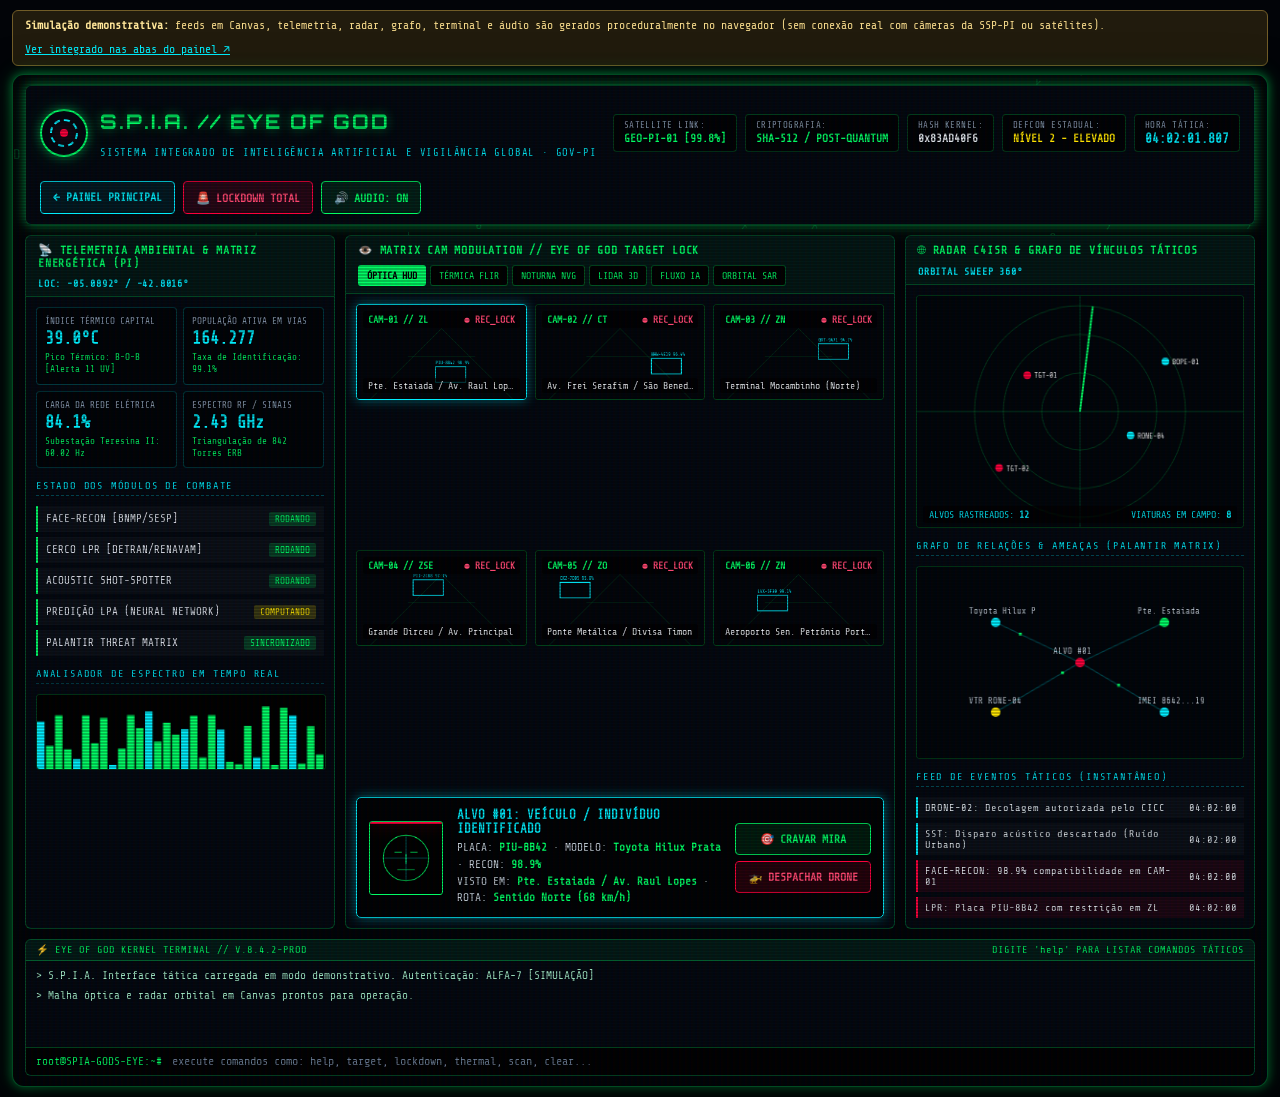
==== eyeofgod/index.html @ d5b2c2fb "Adiciona aba Eye of God e rota dedicada /eyeofgod Co-authored-by: arena-agent <297053741+arena-agent" ====
<!DOCTYPE html>
<html lang="pt-BR">
<head>
  <meta charset="UTF-8">
  <meta name="viewport" content="width=device-width, initial-scale=1.0">
  <title>S.P.I.A. · EYE OF GOD // PALANTIR MATRIX EDITION | Piauí Teresina Analytics</title>
  <meta name="description" content="Simulação tática e visual S.P.I.A. · Eye of God // Palantir Matrix Edition para Teresina e Piauí.">
  <meta name="theme-color" content="#020408">
  <link rel="preconnect" href="https://fonts.googleapis.com">
  <link href="https://fonts.googleapis.com/css2?family=Fira+Code:wght@400;600&family=Orbitron:wght@600;800;900&family=Rajdhani:wght@500;600;700&family=Share+Tech+Mono&display=swap" rel="stylesheet">
  <link rel="stylesheet" href="../assets/eye-of-god.css">
</head>
<body class="eog-standalone-body">
  <main class="tab-content active eog-standalone-page" id="tab-eye-of-god" tabindex="-1">
    <aside class="eog-standalone-notice">
      <span><strong>Simulação demonstrativa:</strong> feeds em Canvas, telemetria, radar, grafo, terminal e áudio são gerados proceduralmente no navegador (sem conexão real com câmeras da SSP-PI ou satélites).</span>
      <span><a href="../#eye-of-god">Ver integrado nas abas do painel ↗</a></span>
    </aside>

    <div class="eog-hud-shell" id="eog-hud-shell">
      <canvas id="eog-matrix-rain-canvas" aria-hidden="true"></canvas>
      <div class="eog-crt-overlay" aria-hidden="true"></div>

      <!-- TOP HEADER BAR -->
      <header class="eog-header">
        <div class="eog-brand-zone">
          <div class="eog-god-eye-logo" aria-hidden="true">
            <div class="eog-iris-ring"></div>
            <div class="eog-pupil-core"></div>
          </div>
          <div>
            <h1 class="eog-glitch-text">S.P.I.A. // EYE OF GOD</h1>
            <p class="eog-brand-sub">SISTEMA INTEGRADO DE INTELIGÊNCIA ARTIFICIAL E VIGILÂNCIA GLOBAL · GOV-PI</p>
          </div>
        </div>

        <div class="eog-header-status-grid">
          <div class="eog-stat-pill">
            <span class="eog-pill-label">SATELLITE LINK:</span>
            <span class="eog-pill-value ok" id="eog-sat-uplink">GEO-PI-01 [99.8%]</span>
          </div>
          <div class="eog-stat-pill">
            <span class="eog-pill-label">CRIPTOGRAFIA:</span>
            <span class="eog-pill-value ok">SHA-512 / POST-QUANTUM</span>
          </div>
          <div class="eog-stat-pill">
            <span class="eog-pill-label">HASH KERNEL:</span>
            <span class="eog-pill-value" id="eog-kernel-hash">0x9F4C...B21</span>
          </div>
          <div class="eog-stat-pill">
            <span class="eog-pill-label">DEFCON ESTADUAL:</span>
            <span class="eog-pill-value warn" id="eog-defcon-status">NÍVEL 2 - ELEVADO</span>
          </div>
          <div class="eog-stat-pill">
            <span class="eog-pill-label">HORA TÁTICA:</span>
            <span class="eog-pill-value clock" id="eog-tactical-clock">00:00:00.000</span>
          </div>
        </div>

        <div class="eog-header-actions">
          <a class="eog-btn eog-link-btn" href="../">← PAINEL PRINCIPAL</a>
          <button type="button" class="eog-btn alert-btn" id="eog-lockdown-btn" aria-pressed="false">🚨 LOCKDOWN TOTAL</button>
          <button type="button" class="eog-btn" id="eog-audio-toggle" aria-pressed="true">🔊 AUDIO: ON</button>
        </div>
      </header>

      <!-- MAIN TACTICAL GRID -->
      <div class="eog-main-grid">
        <!-- COLUNA 1: TELEMETRIA & AMBIENTE DO PIAUÍ -->
        <aside class="eog-panel-box" id="eog-panel-telemetry">
          <div class="eog-panel-title">
            <span>📡 TELEMETRIA AMBIENTAL &amp; MATRIZ ENERGÉTICA (PI)</span>
            <span class="eog-corner-code">LOC: -05.0892° / -42.8016°</span>
          </div>
          <div class="eog-panel-content">
            <div class="eog-telemetry-grid">
              <div class="eog-sensor-card">
                <div class="eog-s-label">ÍNDICE TÉRMICO CAPITAL</div>
                <div class="eog-s-val" id="eog-sensor-temp">38.8°C</div>
                <div class="eog-s-sub">Pico Térmico: B-O-B [Alerta 11 UV]</div>
              </div>
              <div class="eog-sensor-card">
                <div class="eog-s-label">POPULAÇÃO ATIVA EM VIAS</div>
                <div class="eog-s-val" id="eog-sensor-pop">164.210</div>
                <div class="eog-s-sub">Taxa de Identificação: 99.1%</div>
              </div>
              <div class="eog-sensor-card">
                <div class="eog-s-label">CARGA DA REDE ELÉTRICA</div>
                <div class="eog-s-val" id="eog-sensor-grid">84.2%</div>
                <div class="eog-s-sub">Subestação Teresina II: 60.02 Hz</div>
              </div>
              <div class="eog-sensor-card">
                <div class="eog-s-label">ESPECTRO RF / SINAIS</div>
                <div class="eog-s-val" id="eog-sensor-rf">2.41 GHz</div>
                <div class="eog-s-sub">Triangulação de 842 Torres ERB</div>
              </div>
            </div>

            <div class="eog-sub-section-title">ESTADO DOS MÓDULOS DE COMBATE</div>
            <div class="eog-modules-status-list">
              <div class="eog-mod-item">
                <span>FACE-RECON [BNMP/SESP]</span>
                <span class="eog-mod-badge active">RODANDO</span>
              </div>
              <div class="eog-mod-item">
                <span>CERCO LPR [DETRAN/RENAVAM]</span>
                <span class="eog-mod-badge active">RODANDO</span>
              </div>
              <div class="eog-mod-item">
                <span>ACOUSTIC SHOT-SPOTTER</span>
                <span class="eog-mod-badge active">RODANDO</span>
              </div>
              <div class="eog-mod-item">
                <span>PREDIÇÃO LPA (NEURAL NETWORK)</span>
                <span class="eog-mod-badge compute">COMPUTANDO</span>
              </div>
              <div class="eog-mod-item">
                <span>PALANTIR THREAT MATRIX</span>
                <span class="eog-mod-badge active">SINCRONIZADO</span>
              </div>
            </div>

            <div class="eog-sub-section-title">ANALISADOR DE ESPECTRO EM TEMPO REAL</div>
            <canvas id="eog-spectrum-canvas" class="eog-spectrum-box" width="280" height="72" aria-label="Analisador de espectro RF simulado"></canvas>
          </div>
        </aside>

        <!-- COLUNA 2: MODULAGEM DE CÂMERAS & VETORIZAÇÃO -->
        <section class="eog-panel-box eog-center-viewport" aria-label="Modulação de câmeras Eye of God">
          <div class="eog-panel-title">
            <span>👁️ MATRIX CAM MODULATION // EYE OF GOD TARGET LOCK</span>
            <div class="eog-cam-modes-bar" role="group" aria-label="Modo de visão das câmeras">
              <button type="button" class="eog-cam-mode-btn active" data-eog-mode="OPTICAL" aria-pressed="true">ÓPTICA HUD</button>
              <button type="button" class="eog-cam-mode-btn" data-eog-mode="FLIR" aria-pressed="false">TÉRMICA FLIR</button>
              <button type="button" class="eog-cam-mode-btn" data-eog-mode="NVG" aria-pressed="false">NOTURNA NVG</button>
              <button type="button" class="eog-cam-mode-btn" data-eog-mode="LIDAR" aria-pressed="false">LIDAR 3D</button>
              <button type="button" class="eog-cam-mode-btn" data-eog-mode="NEURAL" aria-pressed="false">FLUXO IA</button>
              <button type="button" class="eog-cam-mode-btn" data-eog-mode="SAR" aria-pressed="false">ORBITAL SAR</button>
            </div>
          </div>

          <div class="eog-panel-content eog-viewport-content">
            <div class="eog-cctv-matrix-grid" id="eog-cctv-grid"></div>

            <div class="eog-target-inspect-card">
              <div class="eog-target-profile-pic">
                <canvas id="eog-wireframe-face-canvas" width="100" height="100" aria-label="Wireframe biométrico simulado"></canvas>
                <div class="eog-target-scan-line" aria-hidden="true"></div>
              </div>
              <div class="eog-target-data">
                <div class="eog-target-id" id="eog-target-id-label">ALVO #01: VEÍCULO / INDIVÍDUO IDENTIFICADO</div>
                <div class="eog-target-details" id="eog-target-details-label">
                  PLACA: <span class="eog-highlight">PIU-8B42</span> · MODELO: <span class="eog-highlight">Toyota Hilux Prata</span> · RECON: <span class="eog-highlight">98.9%</span><br>
                  VISTO EM: <span class="eog-highlight">Av. Raul Lopes / Ponte Estaiada</span> · ROTA: <span class="eog-highlight">Sentido Norte (68 km/h)</span>
                </div>
              </div>
              <div class="eog-target-actions">
                <button type="button" class="eog-btn" id="eog-lock-target-btn">🎯 CRAVAR MIRA</button>
                <button type="button" class="eog-btn alert-btn" id="eog-dispatch-drone-btn">🚁 DESPACHAR DRONE</button>
              </div>
            </div>
          </div>
        </section>

        <!-- COLUNA 3: RADAR GEOESPACIAL & GRAFO PALANTIR -->
        <aside class="eog-panel-box" id="eog-panel-radar-intel">
          <div class="eog-panel-title">
            <span>🌐 RADAR C4ISR &amp; GRAFO DE VÍNCULOS TÁTICOS</span>
            <span class="eog-corner-code">ORBITAL SWEEP 360°</span>
          </div>
          <div class="eog-panel-content">
            <div class="eog-radar-wrapper">
              <canvas id="eog-tactical-radar-canvas" width="340" height="240" aria-label="Radar orbital tático simulado"></canvas>
              <div class="eog-radar-hud-info">
                <span>ALVOS RASTREADOS: <b id="eog-radar-target-count">12</b></span>
                <span>VIATURAS EM CAMPO: <b id="eog-radar-units-count">8</b></span>
              </div>
            </div>

            <div class="eog-sub-section-title">GRAFO DE RELAÇÕES &amp; AMEAÇAS (PALANTIR MATRIX)</div>
            <div class="eog-graph-wrapper">
              <canvas id="eog-palantir-graph-canvas" width="340" height="200" aria-label="Grafo de vínculos Palantir Matrix simulado"></canvas>
            </div>

            <div class="eog-sub-section-title">FEED DE EVENTOS TÁTICOS (INSTANTÂNEO)</div>
            <div class="eog-event-feed-list" id="eog-event-feed-container" aria-live="polite"></div>
          </div>
        </aside>
      </div>

      <!-- BOTTOM CLI TERMINAL DOCK -->
      <div class="eog-footer-terminal" role="region" aria-label="Terminal CLI Kernel Eye of God">
        <div class="eog-terminal-bar-header">
          <span>⚡ EYE OF GOD KERNEL TERMINAL // V.8.4.2-PROD</span>
          <span>DIGITE 'help' PARA LISTAR COMANDOS TÁTICOS</span>
        </div>
        <div class="eog-terminal-body" id="eog-terminal-body" role="log" aria-live="polite">
          <div class="eog-term-line output">&gt; S.P.I.A. Interface tática carregada em modo demonstrativo. Autenticação: ALFA-7 [SIMULAÇÃO]</div>
          <div class="eog-term-line output">&gt; Malha óptica e radar orbital em Canvas prontos para operação.</div>
        </div>
        <div class="eog-terminal-prompt">
          <label class="eog-prompt-symbol" for="eog-terminal-input">root@SPIA-GODS-EYE:~#</label>
          <input type="text" id="eog-terminal-input" class="eog-prompt-input" autocomplete="off" placeholder="execute comandos como: help, target, lockdown, thermal, scan, clear...">
        </div>
      </div>
    </div>
  </main>

  <script src="../assets/eye-of-god.js"></script>
</body>
</html>
---- assets/eye-of-god.css ----
/* S.P.I.A. · EYE OF GOD // PALANTIR MATRIX EDITION (escopado exclusivamente na aba #tab-eye-of-god) */
#tab-eye-of-god {
  --eog-bg-void: #020408;
  --eog-bg-panel: rgba(4, 9, 18, 0.9);
  --eog-panel-border: rgba(0, 255, 102, 0.28);
  --eog-green: #00ff66;
  --eog-green-glow: 0 0 10px rgba(0, 255, 102, 0.45), 0 0 22px rgba(0, 255, 102, 0.18);
  --eog-cyan: #00f0ff;
  --eog-cyan-glow: 0 0 12px rgba(0, 240, 255, 0.45);
  --eog-crimson: #ff003c;
  --eog-crimson-glow: 0 0 15px rgba(255, 0, 60, 0.6);
  --eog-amber: #ffe600;
  --eog-font-matrix: 'Share Tech Mono', 'Fira Code', monospace;
  --eog-font-title: 'Orbitron', sans-serif;
}

#tab-eye-of-god .eog-hud-shell {
  position: relative;
  background: var(--eog-bg-void);
  color: #e2e8f0;
  font-family: var(--eog-font-matrix);
  border: 1px solid var(--eog-panel-border);
  border-radius: 12px;
  overflow: hidden;
  padding: 10px 12px;
  display: flex;
  flex-direction: column;
  gap: 10px;
  box-shadow: 0 18px 50px rgba(0, 0, 0, 0.65), var(--eog-green-glow);
  min-height: 760px;
}

#tab-eye-of-god .eog-hud-shell.lockdown-active {
  border-color: var(--eog-crimson);
  box-shadow: 0 18px 50px rgba(0, 0, 0, 0.75), var(--eog-crimson-glow);
}

#tab-eye-of-god .eog-hud-shell.lockdown-active .eog-header,
#tab-eye-of-god .eog-hud-shell.lockdown-active .eog-panel-box,
#tab-eye-of-god .eog-hud-shell.lockdown-active .eog-footer-terminal {
  border-color: rgba(255, 0, 60, 0.45);
}

/* Matrix Rain & CRT Scanlines contidos apenas no HUD Eye of God */
#eog-matrix-rain-canvas {
  position: absolute;
  inset: 0;
  width: 100%;
  height: 100%;
  z-index: 0;
  opacity: 0.2;
  pointer-events: none;
}

#tab-eye-of-god .eog-crt-overlay {
  position: absolute;
  inset: 0;
  background:
    linear-gradient(rgba(18, 16, 16, 0) 50%, rgba(0, 0, 0, 0.24) 50%),
    linear-gradient(90deg, rgba(255, 0, 0, 0.03), rgba(0, 255, 0, 0.01), rgba(0, 0, 255, 0.03));
  background-size: 100% 3px, 6px 100%;
  z-index: 20;
  pointer-events: none;
}

#tab-eye-of-god .eog-header,
#tab-eye-of-god .eog-main-grid,
#tab-eye-of-god .eog-footer-terminal {
  position: relative;
  z-index: 2;
}

/* Header */
#tab-eye-of-god .eog-header {
  background: var(--eog-bg-panel);
  border: 1px solid var(--eog-panel-border);
  border-radius: 6px;
  padding: 10px 14px;
  display: flex;
  flex-wrap: wrap;
  justify-content: space-between;
  align-items: center;
  gap: 12px;
  box-shadow: var(--eog-green-glow);
  backdrop-filter: blur(8px);
}

#tab-eye-of-god .eog-brand-zone {
  display: flex;
  align-items: center;
  gap: 12px;
  min-width: 0;
}

#tab-eye-of-god .eog-god-eye-logo {
  width: 44px;
  height: 44px;
  flex-shrink: 0;
  border: 2px solid var(--eog-green);
  border-radius: 50%;
  position: relative;
  display: grid;
  place-items: center;
  box-shadow: var(--eog-green-glow);
}

#tab-eye-of-god .eog-iris-ring {
  width: 24px;
  height: 24px;
  border: 2px dashed var(--eog-cyan);
  border-radius: 50%;
  animation: eogRotateIris 8s linear infinite;
}

#tab-eye-of-god .eog-pupil-core {
  width: 8px;
  height: 8px;
  background: var(--eog-crimson);
  border-radius: 50%;
  position: absolute;
  box-shadow: var(--eog-crimson-glow);
  animation: eogPulsePupil 1.2s infinite alternate;
}

@keyframes eogRotateIris {
  to { transform: rotate(360deg); }
}

@keyframes eogPulsePupil {
  from { transform: scale(0.8); }
  to { transform: scale(1.3); }
}

#tab-eye-of-god .eog-glitch-text {
  font-family: var(--eog-font-title);
  font-size: clamp(1rem, 1.8vw, 1.25rem);
  color: var(--eog-green);
  letter-spacing: 2px;
  text-shadow: var(--eog-green-glow);
  line-height: 1.2;
}

#tab-eye-of-god .eog-brand-sub {
  font-size: 0.65rem;
  color: var(--eog-cyan);
  letter-spacing: 0.8px;
  margin-top: 2px;
}

#tab-eye-of-god .eog-header-status-grid {
  display: flex;
  flex-wrap: wrap;
  gap: 8px;
}

#tab-eye-of-god .eog-stat-pill {
  background: rgba(0, 0, 0, 0.65);
  border: 1px solid rgba(0, 255, 102, 0.22);
  padding: 5px 10px;
  border-radius: 4px;
  font-size: 0.7rem;
  display: flex;
  flex-direction: column;
  gap: 2px;
}

#tab-eye-of-god .eog-pill-label {
  font-size: 0.56rem;
  color: #8ea1b8;
  letter-spacing: 0.05em;
}

#tab-eye-of-god .eog-pill-value {
  color: #e2e8f0;
  font-weight: 700;
}

#tab-eye-of-god .eog-pill-value.ok {
  color: var(--eog-green);
}

#tab-eye-of-god .eog-pill-value.warn {
  color: var(--eog-amber);
}

#tab-eye-of-god .eog-pill-value.crit {
  color: var(--eog-crimson);
  text-shadow: var(--eog-crimson-glow);
  animation: eogBlink 0.9s infinite;
}

#tab-eye-of-god .eog-pill-value.clock {
  color: var(--eog-cyan);
  font-size: 0.8rem;
}

#tab-eye-of-god .eog-header-actions {
  display: flex;
  flex-wrap: wrap;
  gap: 8px;
}

/* Botões táticos */
#tab-eye-of-god .eog-btn {
  background: rgba(0, 255, 102, 0.1);
  border: 1px solid var(--eog-green);
  color: var(--eog-green);
  font-family: var(--eog-font-matrix);
  font-size: 0.72rem;
  font-weight: 700;
  padding: 8px 12px;
  border-radius: 4px;
  cursor: pointer;
  transition: all 0.2s ease;
  text-transform: uppercase;
  white-space: nowrap;
}

#tab-eye-of-god .eog-btn:hover {
  background: var(--eog-green);
  color: #000;
  box-shadow: var(--eog-green-glow);
}

#tab-eye-of-god .eog-btn.alert-btn {
  background: rgba(255, 0, 60, 0.14);
  border-color: var(--eog-crimson);
  color: #ff4772;
}

#tab-eye-of-god .eog-btn.alert-btn:hover,
#tab-eye-of-god .eog-btn.alert-btn[aria-pressed="true"] {
  background: var(--eog-crimson);
  color: #fff;
  box-shadow: var(--eog-crimson-glow);
}

/* Grid Principal 3 Colunas */
#tab-eye-of-god .eog-main-grid {
  flex: 1;
  display: grid;
  grid-template-columns: 310px minmax(0, 1fr) 350px;
  gap: 10px;
  min-height: 0;
  align-items: stretch;
}

#tab-eye-of-god .eog-panel-box {
  background: var(--eog-bg-panel);
  border: 1px solid var(--eog-panel-border);
  border-radius: 6px;
  display: flex;
  flex-direction: column;
  overflow: hidden;
  backdrop-filter: blur(8px);
  min-width: 0;
}

#tab-eye-of-god .eog-panel-title {
  background: rgba(0, 255, 102, 0.06);
  border-bottom: 1px solid var(--eog-panel-border);
  padding: 7px 12px;
  font-size: 0.72rem;
  color: var(--eog-green);
  font-weight: 700;
  display: flex;
  flex-wrap: wrap;
  justify-content: space-between;
  align-items: center;
  gap: 8px;
  letter-spacing: 0.8px;
}

#tab-eye-of-god .eog-corner-code {
  font-size: 0.62rem;
  color: var(--eog-cyan);
}

#tab-eye-of-god .eog-panel-content {
  padding: 10px;
  flex: 1;
  overflow-y: auto;
  display: flex;
  flex-direction: column;
  gap: 10px;
}

/* Coluna 1: Sensores e Módulos */
#tab-eye-of-god .eog-telemetry-grid {
  display: grid;
  grid-template-columns: repeat(2, minmax(0, 1fr));
  gap: 6px;
}

#tab-eye-of-god .eog-sensor-card {
  background: rgba(0, 0, 0, 0.55);
  border: 1px solid rgba(0, 240, 255, 0.22);
  padding: 8px;
  border-radius: 4px;
}

#tab-eye-of-god .eog-s-label {
  font-size: 0.58rem;
  color: #8ea1b8;
}

#tab-eye-of-god .eog-s-val {
  font-size: 1.05rem;
  color: var(--eog-cyan);
  font-weight: 700;
  margin: 3px 0;
}

#tab-eye-of-god .eog-s-sub {
  font-size: 0.58rem;
  color: var(--eog-green);
  line-height: 1.3;
}

#tab-eye-of-god .eog-sub-section-title {
  font-size: 0.64rem;
  color: var(--eog-cyan);
  border-bottom: 1px dashed rgba(0, 240, 255, 0.25);
  padding-bottom: 4px;
  margin-top: 2px;
  letter-spacing: 0.8px;
}

#tab-eye-of-god .eog-modules-status-list {
  display: flex;
  flex-direction: column;
  gap: 5px;
}

#tab-eye-of-god .eog-mod-item {
  background: rgba(255, 255, 255, 0.03);
  border-left: 2px solid var(--eog-green);
  padding: 6px 8px;
  font-size: 0.68rem;
  display: flex;
  justify-content: space-between;
  align-items: center;
  gap: 6px;
}

#tab-eye-of-god .eog-mod-badge {
  font-size: 0.58rem;
  padding: 2px 6px;
  border-radius: 2px;
  white-space: nowrap;
}

#tab-eye-of-god .eog-mod-badge.active {
  background: rgba(0, 255, 102, 0.2);
  color: var(--eog-green);
}

#tab-eye-of-god .eog-mod-badge.compute {
  background: rgba(255, 230, 0, 0.2);
  color: var(--eog-amber);
  animation: eogBlink 1s infinite;
}

@keyframes eogBlink {
  50% { opacity: 0.35; }
}

#tab-eye-of-god .eog-spectrum-box {
  width: 100%;
  height: 74px;
  background: #000;
  border: 1px solid rgba(0, 255, 102, 0.24);
  border-radius: 4px;
  display: block;
}

/* Coluna 2: Câmeras e Modulação */
#tab-eye-of-god .eog-cam-modes-bar {
  display: flex;
  flex-wrap: wrap;
  gap: 4px;
}

#tab-eye-of-god .eog-cam-mode-btn {
  background: #000;
  border: 1px solid rgba(0, 255, 102, 0.32);
  color: var(--eog-green);
  font-family: var(--eog-font-matrix);
  font-size: 0.62rem;
  padding: 4px 8px;
  cursor: pointer;
  border-radius: 3px;
  transition: all 0.18s ease;
}

#tab-eye-of-god .eog-cam-mode-btn.active,
#tab-eye-of-god .eog-cam-mode-btn:hover {
  background: var(--eog-green);
  color: #000;
  font-weight: 700;
}

#tab-eye-of-god .eog-viewport-content {
  display: flex;
  flex-direction: column;
  gap: 10px;
}

#tab-eye-of-god .eog-cctv-matrix-grid {
  display: grid;
  grid-template-columns: repeat(3, minmax(0, 1fr));
  gap: 8px;
  flex: 1;
}

#tab-eye-of-god .eog-cam-cell {
  background: #000;
  border: 1px solid rgba(0, 255, 102, 0.25);
  border-radius: 4px;
  position: relative;
  overflow: hidden;
  aspect-ratio: 16 / 9;
  padding: 0;
  cursor: pointer;
  text-align: left;
  font-family: inherit;
  color: inherit;
  transition: border-color 0.2s ease, box-shadow 0.2s ease;
}

#tab-eye-of-god .eog-cam-cell:hover {
  border-color: var(--eog-green);
}

#tab-eye-of-god .eog-cam-cell.focus {
  border-color: var(--eog-cyan);
  box-shadow: var(--eog-cyan-glow);
}

#tab-eye-of-god .eog-cam-canvas {
  width: 100%;
  height: 100%;
  display: block;
}

#tab-eye-of-god .eog-cam-overlay-hud {
  position: absolute;
  inset: 0;
  display: flex;
  flex-direction: column;
  justify-content: space-between;
  padding: 6px;
  pointer-events: none;
  font-size: 0.62rem;
}

#tab-eye-of-god .eog-cam-header-tag {
  display: flex;
  justify-content: space-between;
  align-items: center;
  gap: 6px;
  background: rgba(0, 0, 0, 0.7);
  padding: 2px 5px;
  border-radius: 2px;
}

#tab-eye-of-god .eog-cam-id {
  color: var(--eog-green);
  font-weight: 700;
}

#tab-eye-of-god .eog-cam-rec {
  color: #ff4772;
  font-weight: 700;
}

#tab-eye-of-god .eog-cam-loc {
  background: rgba(0, 0, 0, 0.72);
  padding: 2px 5px;
  color: #f1f5f9;
  border-radius: 2px;
  white-space: nowrap;
  overflow: hidden;
  text-overflow: ellipsis;
}

/* Target Inspect Card */
#tab-eye-of-god .eog-target-inspect-card {
  background: rgba(0, 0, 0, 0.75);
  border: 1px solid var(--eog-cyan);
  border-radius: 5px;
  padding: 10px 12px;
  display: flex;
  flex-wrap: wrap;
  align-items: center;
  gap: 14px;
  box-shadow: var(--eog-cyan-glow);
}

#tab-eye-of-god .eog-target-profile-pic {
  width: 72px;
  height: 72px;
  background: #000;
  border: 1px solid var(--eog-green);
  position: relative;
  overflow: hidden;
  flex-shrink: 0;
  border-radius: 3px;
}

#tab-eye-of-god #eog-wireframe-face-canvas {
  width: 100%;
  height: 100%;
  display: block;
}

#tab-eye-of-god .eog-target-scan-line {
  position: absolute;
  top: 0;
  left: 0;
  width: 100%;
  height: 2px;
  background: var(--eog-crimson);
  box-shadow: var(--eog-crimson-glow);
  animation: eogTargetScan 2s linear infinite;
}

@keyframes eogTargetScan {
  0% { top: 0%; }
  100% { top: 100%; }
}

#tab-eye-of-god .eog-target-data {
  flex: 1;
  min-width: 200px;
}

#tab-eye-of-god .eog-target-id {
  font-size: 0.78rem;
  color: var(--eog-cyan);
  font-weight: 700;
}

#tab-eye-of-god .eog-target-details {
  font-size: 0.7rem;
  color: #cbd5e1;
  margin-top: 4px;
  line-height: 1.5;
}

#tab-eye-of-god .eog-highlight {
  color: var(--eog-green);
  font-weight: 700;
}

#tab-eye-of-god .eog-target-actions {
  display: flex;
  flex-direction: column;
  gap: 6px;
}

/* Coluna 3: Radar & Grafo Palantir */
#tab-eye-of-god .eog-radar-wrapper,
#tab-eye-of-god .eog-graph-wrapper {
  background: #000;
  border: 1px solid rgba(0, 255, 102, 0.24);
  border-radius: 4px;
  position: relative;
  display: flex;
  justify-content: center;
  align-items: center;
  overflow: hidden;
}

#tab-eye-of-god .eog-radar-wrapper canvas,
#tab-eye-of-god .eog-graph-wrapper canvas {
  width: 100%;
  max-width: 340px;
  height: auto;
  display: block;
}

#tab-eye-of-god .eog-radar-hud-info {
  position: absolute;
  bottom: 4px;
  left: 6px;
  right: 6px;
  display: flex;
  justify-content: space-between;
  font-size: 0.62rem;
  color: var(--eog-cyan);
  background: rgba(0, 0, 0, 0.72);
  padding: 3px 6px;
  border-radius: 2px;
}

#tab-eye-of-god .eog-event-feed-list {
  display: flex;
  flex-direction: column;
  gap: 5px;
  max-height: 140px;
  overflow-y: auto;
}

#tab-eye-of-god .eog-event-row {
  background: rgba(255, 255, 255, 0.03);
  border-left: 2px solid var(--eog-cyan);
  padding: 5px 7px;
  font-size: 0.64rem;
  display: flex;
  justify-content: space-between;
  align-items: center;
  gap: 8px;
}

#tab-eye-of-god .eog-event-row.crit {
  border-left-color: var(--eog-crimson);
  background: rgba(255, 0, 60, 0.1);
}

/* Terminal CLI Kernel Inferior */
#tab-eye-of-god .eog-footer-terminal {
  background: var(--eog-bg-panel);
  border: 1px solid var(--eog-panel-border);
  border-radius: 6px;
  min-height: 135px;
  max-height: 185px;
  display: flex;
  flex-direction: column;
  overflow: hidden;
}

#tab-eye-of-god .eog-terminal-bar-header {
  background: rgba(0, 255, 102, 0.08);
  padding: 4px 10px;
  font-size: 0.64rem;
  color: var(--eog-green);
  display: flex;
  flex-wrap: wrap;
  justify-content: space-between;
  gap: 8px;
  border-bottom: 1px solid var(--eog-panel-border);
}

#tab-eye-of-god .eog-terminal-body {
  flex: 1;
  padding: 7px 10px;
  overflow-y: auto;
  font-size: 0.7rem;
  line-height: 1.5;
  display: flex;
  flex-direction: column;
  gap: 3px;
}

#tab-eye-of-god .eog-term-line {
  overflow-wrap: anywhere;
}

#tab-eye-of-god .eog-term-line.output {
  color: #a7f3d0;
}

#tab-eye-of-god .eog-term-line.error {
  color: #ff4772;
}

#tab-eye-of-god .eog-term-line.success {
  color: var(--eog-cyan);
}

#tab-eye-of-god .eog-terminal-prompt {
  display: flex;
  align-items: center;
  gap: 8px;
  background: rgba(0, 0, 0, 0.85);
  padding: 6px 10px;
  border-top: 1px solid rgba(0, 255, 102, 0.24);
}

#tab-eye-of-god .eog-prompt-symbol {
  color: var(--eog-green);
  font-size: 0.7rem;
  white-space: nowrap;
}

#tab-eye-of-god .eog-prompt-input {
  background: transparent;
  border: none;
  outline: none;
  color: #fff;
  font-family: var(--eog-font-matrix);
  font-size: 0.74rem;
  flex: 1;
  min-width: 0;
}

#tab-eye-of-god .eog-prompt-input::placeholder {
  color: #6b7f96;
}

#tab-eye-of-god .eog-terminal-prompt:focus-within {
  outline: 2px solid var(--eog-cyan);
  outline-offset: -2px;
}

/* Scrollbars internos do HUD */
#tab-eye-of-god .eog-hud-shell ::-webkit-scrollbar {
  width: 5px;
  height: 5px;
}

#tab-eye-of-god .eog-hud-shell ::-webkit-scrollbar-track {
  background: var(--eog-bg-void);
}

#tab-eye-of-god .eog-hud-shell ::-webkit-scrollbar-thumb {
  background: rgba(0, 255, 102, 0.35);
  border-radius: 3px;
}

#tab-eye-of-god .eog-hud-shell ::-webkit-scrollbar-thumb:hover {
  background: var(--eog-green);
}

/* Responsividade */
@media (max-width: 1220px) {
  #tab-eye-of-god .eog-main-grid {
    grid-template-columns: repeat(2, minmax(0, 1fr));
  }
  #tab-eye-of-god .eog-center-viewport {
    grid-column: 1 / -1;
    order: -1;
  }
}

@media (max-width: 768px) {
  #tab-eye-of-god .eog-hud-shell {
    padding: 8px;
    min-height: auto;
  }
  #tab-eye-of-god .eog-main-grid {
    grid-template-columns: minmax(0, 1fr);
  }
  #tab-eye-of-god .eog-center-viewport {
    grid-column: auto;
    order: 0;
  }
  #tab-eye-of-god .eog-cctv-matrix-grid {
    grid-template-columns: repeat(2, minmax(0, 1fr));
  }
  #tab-eye-of-god .eog-target-actions {
    flex-direction: row;
    flex-wrap: wrap;
    width: 100%;
  }
  #tab-eye-of-god .eog-target-actions .eog-btn {
    flex: 1;
  }
}

@media (max-width: 520px) {
  #tab-eye-of-god .eog-cctv-matrix-grid,
  #tab-eye-of-god .eog-telemetry-grid {
    grid-template-columns: minmax(0, 1fr);
  }
  #tab-eye-of-god .eog-terminal-prompt {
    flex-wrap: wrap;
  }
}

@media print {
  #eog-matrix-rain-canvas,
  #tab-eye-of-god .eog-crt-overlay {
    display: none !important;
  }
}

/* Link e modo página dedicada (/eyeofgod/) */
#tab-eye-of-god .eog-link-btn {
  display: inline-flex;
  align-items: center;
  text-decoration: none;
  border-color: var(--eog-cyan);
  color: var(--eog-cyan);
  background: rgba(0, 240, 255, 0.08);
}

#tab-eye-of-god .eog-link-btn:hover {
  background: var(--eog-cyan);
  color: #000;
  box-shadow: var(--eog-cyan-glow);
}

body.eog-standalone-body {
  margin: 0;
  padding: 0;
  background: #020408;
  color: #e2e8f0;
  font-family: 'Share Tech Mono', 'Fira Code', monospace;
  min-height: 100vh;
}

.eog-standalone-page {
  min-height: 100vh;
  padding: 10px 12px;
  display: flex;
  flex-direction: column;
  gap: 8px;
}

.eog-standalone-page .eog-hud-shell {
  flex: 1;
}

.eog-standalone-notice {
  display: flex;
  flex-wrap: wrap;
  justify-content: space-between;
  align-items: center;
  gap: 8px;
  padding: 7px 12px;
  border: 1px solid #715c27;
  background: #211b0d;
  color: #f5d98a;
  border-radius: 6px;
  font-size: 0.72rem;
  line-height: 1.4;
}

.eog-standalone-notice strong {
  color: #ffe699;
}

.eog-standalone-notice a {
  color: #00f0ff;
  text-decoration: underline;
}
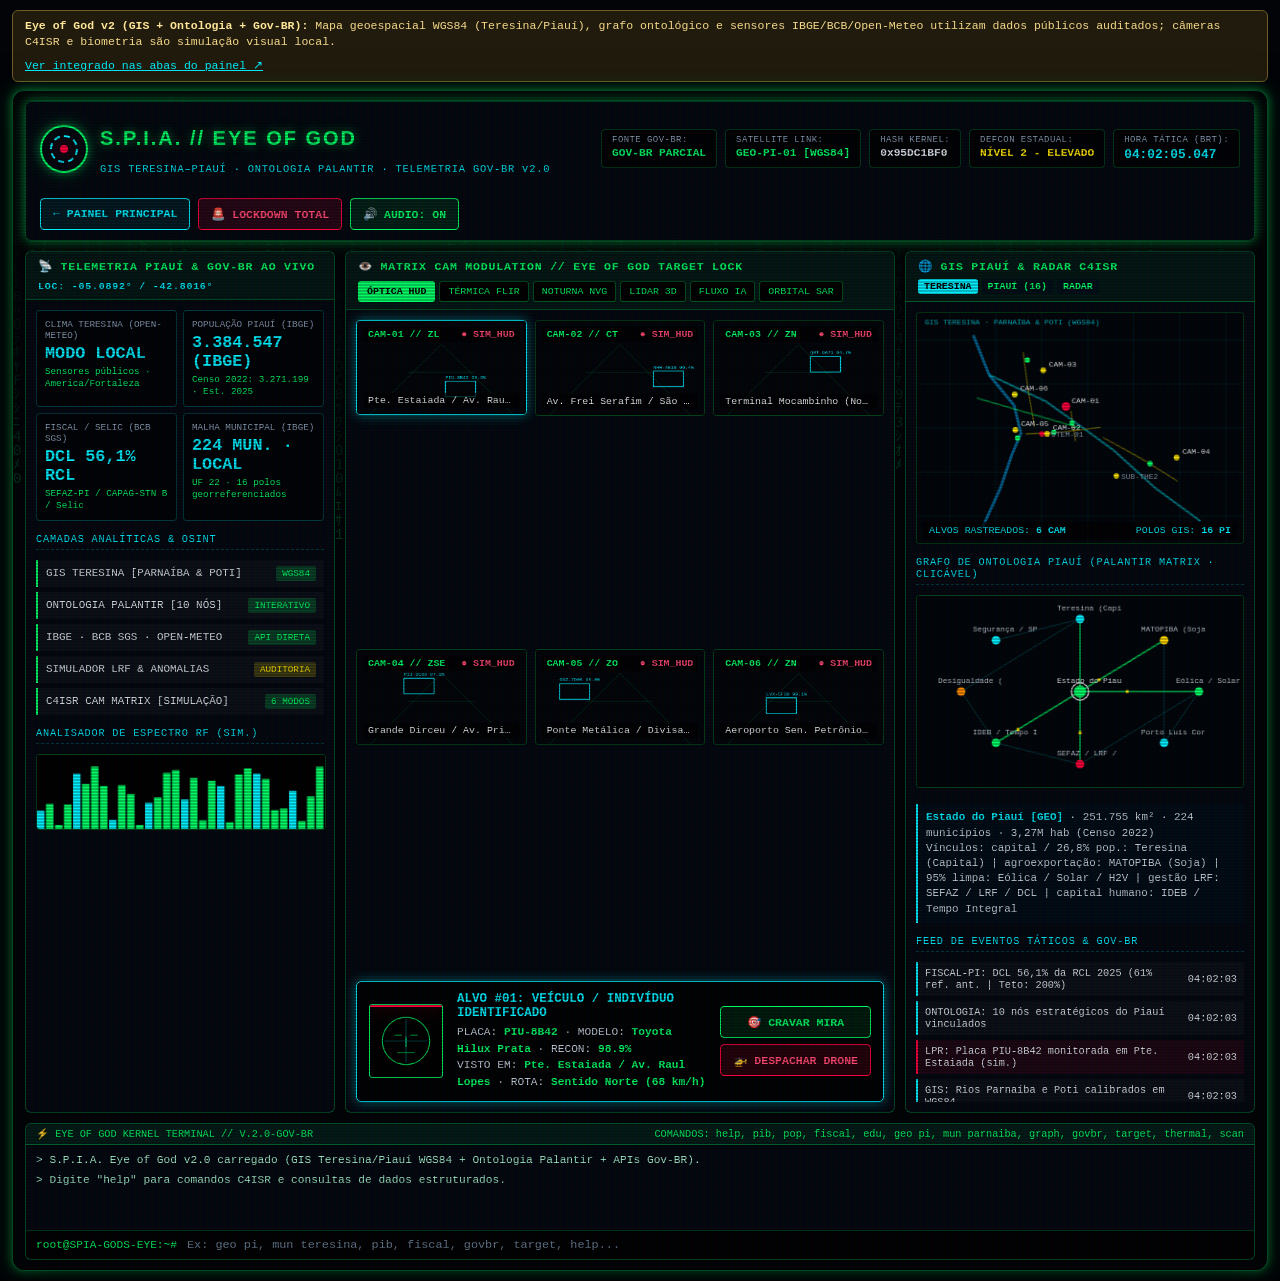
==== commit 680532d8: "feat: completa Fases 1 e 2 (ontologia v2, Gov-BR ao vivo, GIS e auditoria) Co-authored-by: arena-age" ====
--- a/eyeofgod/index.html
+++ b/eyeofgod/index.html
@@ -3,8 +3,10 @@
 <head>
   <meta charset="UTF-8">
   <meta name="viewport" content="width=device-width, initial-scale=1.0">
-  <title>S.P.I.A. · EYE OF GOD // PALANTIR MATRIX EDITION | Piauí Teresina Analytics</title>
-  <meta name="description" content="Simulação tática e visual S.P.I.A. · Eye of God // Palantir Matrix Edition para Teresina e Piauí.">
+  <meta http-equiv="Content-Security-Policy" content="default-src 'self'; script-src 'self'; style-src 'self' 'unsafe-inline' https://fonts.googleapis.com; font-src 'self' https://fonts.gstatic.com; img-src 'self' data:; connect-src 'self' https://servicodados.ibge.gov.br https://api.bcb.gov.br https://apidatalake.tesouro.gov.br https://api.open-meteo.com; object-src 'none'; base-uri 'self'; form-action 'self';">
+  <meta name="referrer" content="no-referrer">
+  <title>S.P.I.A. · EYE OF GOD // PALANTIR MATRIX &amp; GIS v2 | Piauí Teresina Analytics</title>
+  <meta name="description" content="Sala tática S.P.I.A. · Eye of God v2 com GIS real de Teresina/Piauí, ontologia interativa e telemetria pública Gov-BR.">
   <meta name="theme-color" content="#020408">
   <link rel="preconnect" href="https://fonts.googleapis.com">
   <link href="https://fonts.googleapis.com/css2?family=Fira+Code:wght@400;600&family=Orbitron:wght@600;800;900&family=Rajdhani:wght@500;600;700&family=Share+Tech+Mono&display=swap" rel="stylesheet">
@@ -13,199 +15,14 @@
 <body class="eog-standalone-body">
   <main class="tab-content active eog-standalone-page" id="tab-eye-of-god" tabindex="-1">
     <aside class="eog-standalone-notice">
-      <span><strong>Simulação demonstrativa:</strong> feeds em Canvas, telemetria, radar, grafo, terminal e áudio são gerados proceduralmente no navegador (sem conexão real com câmeras da SSP-PI ou satélites).</span>
+      <span><strong>Eye of God v2 (GIS + Ontologia + Gov-BR):</strong> Mapa geoespacial WGS84 (Teresina/Piauí), grafo ontológico e sensores IBGE/BCB/Open-Meteo utilizam dados públicos auditados; câmeras C4ISR e biometria são simulação visual local.</span>
       <span><a href="../#eye-of-god">Ver integrado nas abas do painel ↗</a></span>
     </aside>
-
-    <div class="eog-hud-shell" id="eog-hud-shell">
-      <canvas id="eog-matrix-rain-canvas" aria-hidden="true"></canvas>
-      <div class="eog-crt-overlay" aria-hidden="true"></div>
-
-      <!-- TOP HEADER BAR -->
-      <header class="eog-header">
-        <div class="eog-brand-zone">
-          <div class="eog-god-eye-logo" aria-hidden="true">
-            <div class="eog-iris-ring"></div>
-            <div class="eog-pupil-core"></div>
-          </div>
-          <div>
-            <h1 class="eog-glitch-text">S.P.I.A. // EYE OF GOD</h1>
-            <p class="eog-brand-sub">SISTEMA INTEGRADO DE INTELIGÊNCIA ARTIFICIAL E VIGILÂNCIA GLOBAL · GOV-PI</p>
-          </div>
-        </div>
-
-        <div class="eog-header-status-grid">
-          <div class="eog-stat-pill">
-            <span class="eog-pill-label">SATELLITE LINK:</span>
-            <span class="eog-pill-value ok" id="eog-sat-uplink">GEO-PI-01 [99.8%]</span>
-          </div>
-          <div class="eog-stat-pill">
-            <span class="eog-pill-label">CRIPTOGRAFIA:</span>
-            <span class="eog-pill-value ok">SHA-512 / POST-QUANTUM</span>
-          </div>
-          <div class="eog-stat-pill">
-            <span class="eog-pill-label">HASH KERNEL:</span>
-            <span class="eog-pill-value" id="eog-kernel-hash">0x9F4C...B21</span>
-          </div>
-          <div class="eog-stat-pill">
-            <span class="eog-pill-label">DEFCON ESTADUAL:</span>
-            <span class="eog-pill-value warn" id="eog-defcon-status">NÍVEL 2 - ELEVADO</span>
-          </div>
-          <div class="eog-stat-pill">
-            <span class="eog-pill-label">HORA TÁTICA:</span>
-            <span class="eog-pill-value clock" id="eog-tactical-clock">00:00:00.000</span>
-          </div>
-        </div>
-
-        <div class="eog-header-actions">
-          <a class="eog-btn eog-link-btn" href="../">← PAINEL PRINCIPAL</a>
-          <button type="button" class="eog-btn alert-btn" id="eog-lockdown-btn" aria-pressed="false">🚨 LOCKDOWN TOTAL</button>
-          <button type="button" class="eog-btn" id="eog-audio-toggle" aria-pressed="true">🔊 AUDIO: ON</button>
-        </div>
-      </header>
-
-      <!-- MAIN TACTICAL GRID -->
-      <div class="eog-main-grid">
-        <!-- COLUNA 1: TELEMETRIA & AMBIENTE DO PIAUÍ -->
-        <aside class="eog-panel-box" id="eog-panel-telemetry">
-          <div class="eog-panel-title">
-            <span>📡 TELEMETRIA AMBIENTAL &amp; MATRIZ ENERGÉTICA (PI)</span>
-            <span class="eog-corner-code">LOC: -05.0892° / -42.8016°</span>
-          </div>
-          <div class="eog-panel-content">
-            <div class="eog-telemetry-grid">
-              <div class="eog-sensor-card">
-                <div class="eog-s-label">ÍNDICE TÉRMICO CAPITAL</div>
-                <div class="eog-s-val" id="eog-sensor-temp">38.8°C</div>
-                <div class="eog-s-sub">Pico Térmico: B-O-B [Alerta 11 UV]</div>
-              </div>
-              <div class="eog-sensor-card">
-                <div class="eog-s-label">POPULAÇÃO ATIVA EM VIAS</div>
-                <div class="eog-s-val" id="eog-sensor-pop">164.210</div>
-                <div class="eog-s-sub">Taxa de Identificação: 99.1%</div>
-              </div>
-              <div class="eog-sensor-card">
-                <div class="eog-s-label">CARGA DA REDE ELÉTRICA</div>
-                <div class="eog-s-val" id="eog-sensor-grid">84.2%</div>
-                <div class="eog-s-sub">Subestação Teresina II: 60.02 Hz</div>
-              </div>
-              <div class="eog-sensor-card">
-                <div class="eog-s-label">ESPECTRO RF / SINAIS</div>
-                <div class="eog-s-val" id="eog-sensor-rf">2.41 GHz</div>
-                <div class="eog-s-sub">Triangulação de 842 Torres ERB</div>
-              </div>
-            </div>
-
-            <div class="eog-sub-section-title">ESTADO DOS MÓDULOS DE COMBATE</div>
-            <div class="eog-modules-status-list">
-              <div class="eog-mod-item">
-                <span>FACE-RECON [BNMP/SESP]</span>
-                <span class="eog-mod-badge active">RODANDO</span>
-              </div>
-              <div class="eog-mod-item">
-                <span>CERCO LPR [DETRAN/RENAVAM]</span>
-                <span class="eog-mod-badge active">RODANDO</span>
-              </div>
-              <div class="eog-mod-item">
-                <span>ACOUSTIC SHOT-SPOTTER</span>
-                <span class="eog-mod-badge active">RODANDO</span>
-              </div>
-              <div class="eog-mod-item">
-                <span>PREDIÇÃO LPA (NEURAL NETWORK)</span>
-                <span class="eog-mod-badge compute">COMPUTANDO</span>
-              </div>
-              <div class="eog-mod-item">
-                <span>PALANTIR THREAT MATRIX</span>
-                <span class="eog-mod-badge active">SINCRONIZADO</span>
-              </div>
-            </div>
-
-            <div class="eog-sub-section-title">ANALISADOR DE ESPECTRO EM TEMPO REAL</div>
-            <canvas id="eog-spectrum-canvas" class="eog-spectrum-box" width="280" height="72" aria-label="Analisador de espectro RF simulado"></canvas>
-          </div>
-        </aside>
-
-        <!-- COLUNA 2: MODULAGEM DE CÂMERAS & VETORIZAÇÃO -->
-        <section class="eog-panel-box eog-center-viewport" aria-label="Modulação de câmeras Eye of God">
-          <div class="eog-panel-title">
-            <span>👁️ MATRIX CAM MODULATION // EYE OF GOD TARGET LOCK</span>
-            <div class="eog-cam-modes-bar" role="group" aria-label="Modo de visão das câmeras">
-              <button type="button" class="eog-cam-mode-btn active" data-eog-mode="OPTICAL" aria-pressed="true">ÓPTICA HUD</button>
-              <button type="button" class="eog-cam-mode-btn" data-eog-mode="FLIR" aria-pressed="false">TÉRMICA FLIR</button>
-              <button type="button" class="eog-cam-mode-btn" data-eog-mode="NVG" aria-pressed="false">NOTURNA NVG</button>
-              <button type="button" class="eog-cam-mode-btn" data-eog-mode="LIDAR" aria-pressed="false">LIDAR 3D</button>
-              <button type="button" class="eog-cam-mode-btn" data-eog-mode="NEURAL" aria-pressed="false">FLUXO IA</button>
-              <button type="button" class="eog-cam-mode-btn" data-eog-mode="SAR" aria-pressed="false">ORBITAL SAR</button>
-            </div>
-          </div>
-
-          <div class="eog-panel-content eog-viewport-content">
-            <div class="eog-cctv-matrix-grid" id="eog-cctv-grid"></div>
-
-            <div class="eog-target-inspect-card">
-              <div class="eog-target-profile-pic">
-                <canvas id="eog-wireframe-face-canvas" width="100" height="100" aria-label="Wireframe biométrico simulado"></canvas>
-                <div class="eog-target-scan-line" aria-hidden="true"></div>
-              </div>
-              <div class="eog-target-data">
-                <div class="eog-target-id" id="eog-target-id-label">ALVO #01: VEÍCULO / INDIVÍDUO IDENTIFICADO</div>
-                <div class="eog-target-details" id="eog-target-details-label">
-                  PLACA: <span class="eog-highlight">PIU-8B42</span> · MODELO: <span class="eog-highlight">Toyota Hilux Prata</span> · RECON: <span class="eog-highlight">98.9%</span><br>
-                  VISTO EM: <span class="eog-highlight">Av. Raul Lopes / Ponte Estaiada</span> · ROTA: <span class="eog-highlight">Sentido Norte (68 km/h)</span>
-                </div>
-              </div>
-              <div class="eog-target-actions">
-                <button type="button" class="eog-btn" id="eog-lock-target-btn">🎯 CRAVAR MIRA</button>
-                <button type="button" class="eog-btn alert-btn" id="eog-dispatch-drone-btn">🚁 DESPACHAR DRONE</button>
-              </div>
-            </div>
-          </div>
-        </section>
-
-        <!-- COLUNA 3: RADAR GEOESPACIAL & GRAFO PALANTIR -->
-        <aside class="eog-panel-box" id="eog-panel-radar-intel">
-          <div class="eog-panel-title">
-            <span>🌐 RADAR C4ISR &amp; GRAFO DE VÍNCULOS TÁTICOS</span>
-            <span class="eog-corner-code">ORBITAL SWEEP 360°</span>
-          </div>
-          <div class="eog-panel-content">
-            <div class="eog-radar-wrapper">
-              <canvas id="eog-tactical-radar-canvas" width="340" height="240" aria-label="Radar orbital tático simulado"></canvas>
-              <div class="eog-radar-hud-info">
-                <span>ALVOS RASTREADOS: <b id="eog-radar-target-count">12</b></span>
-                <span>VIATURAS EM CAMPO: <b id="eog-radar-units-count">8</b></span>
-              </div>
-            </div>
-
-            <div class="eog-sub-section-title">GRAFO DE RELAÇÕES &amp; AMEAÇAS (PALANTIR MATRIX)</div>
-            <div class="eog-graph-wrapper">
-              <canvas id="eog-palantir-graph-canvas" width="340" height="200" aria-label="Grafo de vínculos Palantir Matrix simulado"></canvas>
-            </div>
-
-            <div class="eog-sub-section-title">FEED DE EVENTOS TÁTICOS (INSTANTÂNEO)</div>
-            <div class="eog-event-feed-list" id="eog-event-feed-container" aria-live="polite"></div>
-          </div>
-        </aside>
-      </div>
-
-      <!-- BOTTOM CLI TERMINAL DOCK -->
-      <div class="eog-footer-terminal" role="region" aria-label="Terminal CLI Kernel Eye of God">
-        <div class="eog-terminal-bar-header">
-          <span>⚡ EYE OF GOD KERNEL TERMINAL // V.8.4.2-PROD</span>
-          <span>DIGITE 'help' PARA LISTAR COMANDOS TÁTICOS</span>
-        </div>
-        <div class="eog-terminal-body" id="eog-terminal-body" role="log" aria-live="polite">
-          <div class="eog-term-line output">&gt; S.P.I.A. Interface tática carregada em modo demonstrativo. Autenticação: ALFA-7 [SIMULAÇÃO]</div>
-          <div class="eog-term-line output">&gt; Malha óptica e radar orbital em Canvas prontos para operação.</div>
-        </div>
-        <div class="eog-terminal-prompt">
-          <label class="eog-prompt-symbol" for="eog-terminal-input">root@SPIA-GODS-EYE:~#</label>
-          <input type="text" id="eog-terminal-input" class="eog-prompt-input" autocomplete="off" placeholder="execute comandos como: help, target, lockdown, thermal, scan, clear...">
-        </div>
-      </div>
-    </div>
+    <div id="eog-mount-root" data-eog-mount="standalone"></div>
   </main>
 
+  <script src="../assets/ontology.js"></script>
+  <script src="../assets/realtime-gov.js"></script>
   <script src="../assets/eye-of-god.js"></script>
 </body>
 </html>
--- a/assets/eye-of-god.css
+++ b/assets/eye-of-god.css
@@ -836,3 +836,51 @@
   color: #00f0ff;
   text-decoration: underline;
 }
+
+/* v2: Camadas GIS reais & Inspetor de Ontologia Palantir */
+#tab-eye-of-god .eog-panel-header-split {
+  display: flex;
+  justify-content: space-between;
+  align-items: center;
+  gap: 6px;
+  flex-wrap: wrap;
+}
+
+#tab-eye-of-god .eog-map-tabs {
+  display: flex;
+  gap: 4px;
+}
+
+#tab-eye-of-god .eog-map-btn {
+  padding: 2px 6px;
+  font-family: inherit;
+  font-size: 0.62rem;
+  font-weight: 700;
+  color: var(--eog-dim);
+  background: rgba(0, 15, 25, 0.85);
+  border: 1px solid var(--eog-border);
+  border-radius: 3px;
+  cursor: pointer;
+}
+
+#tab-eye-of-god .eog-map-btn.active {
+  color: #000;
+  background: var(--eog-cyan);
+  border-color: var(--eog-cyan);
+}
+
+#tab-eye-of-god .eog-node-inspector {
+  margin-top: 6px;
+  padding: 6px 8px;
+  border: 1px solid var(--eog-border);
+  border-left: 2px solid var(--eog-cyan);
+  background: rgba(0, 15, 25, 0.72);
+  font-size: 0.68rem;
+  line-height: 1.4;
+  color: #cbd5e1;
+}
+
+#tab-eye-of-god .eog-node-inspector strong {
+  color: var(--eog-cyan);
+}
+
